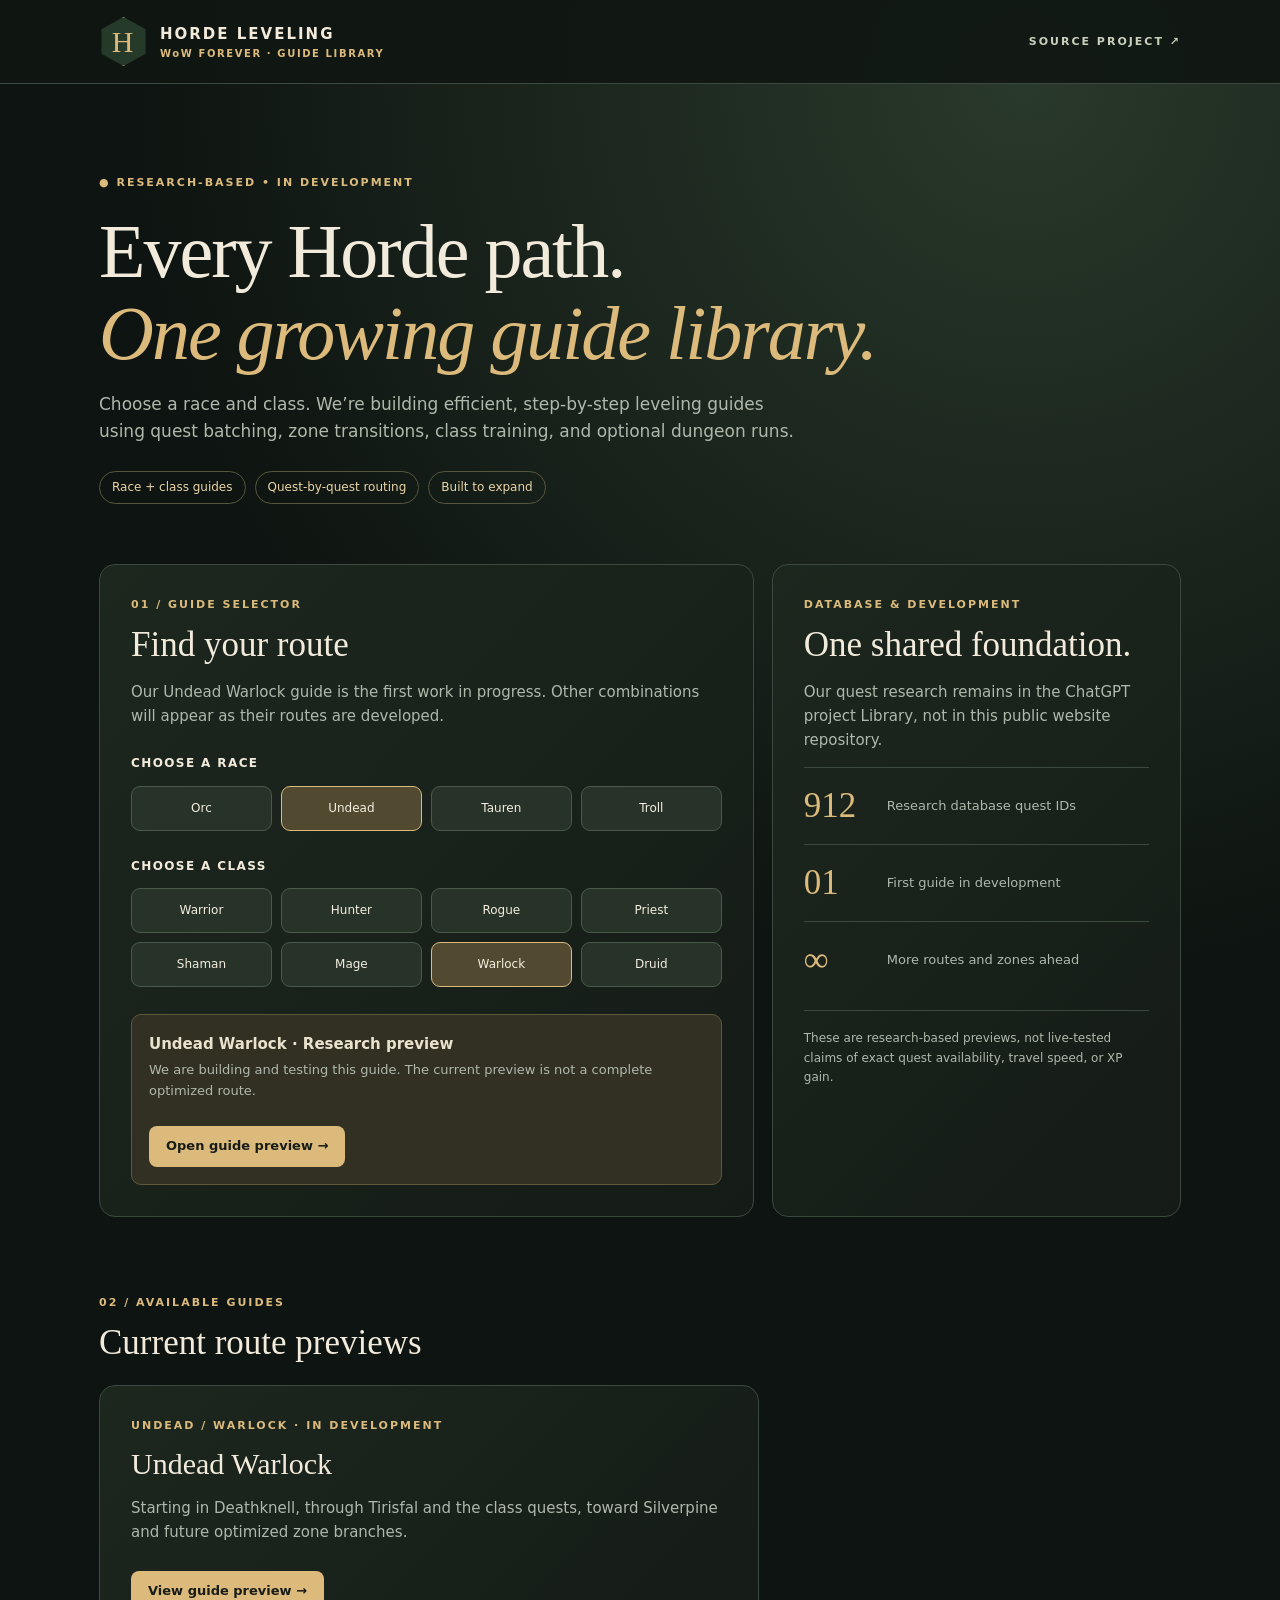
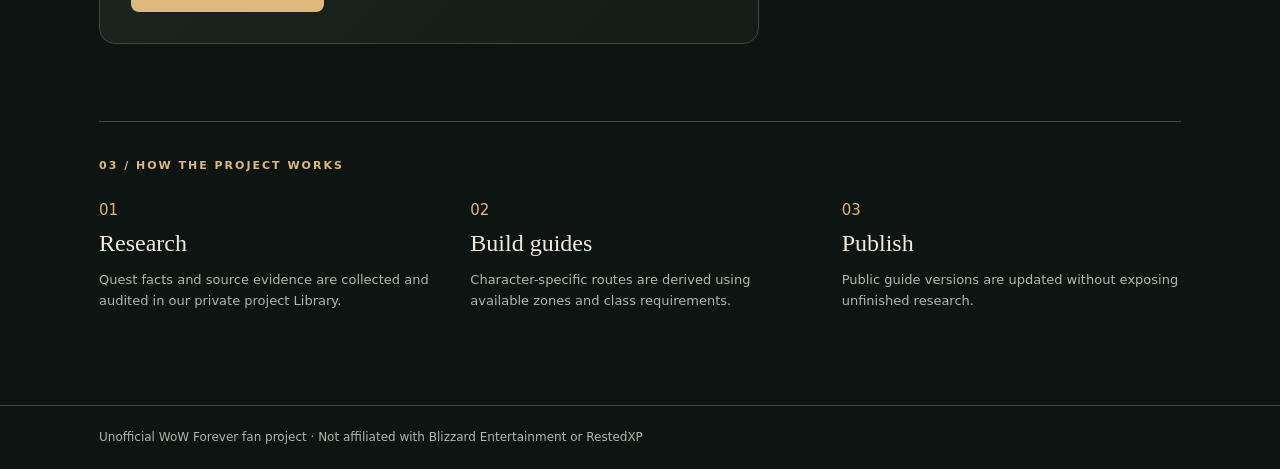
==== index.html @ d4e2f4da "Add files via upload" ====
<!doctype html><html lang="en"><head><meta charset="utf-8"><meta name="viewport" content="width=device-width,initial-scale=1"><meta name="theme-color" content="#121a16"><meta name="description" content="WoW Forever Horde Leveling Guides: race- and class-specific questing routes."><title>WoW Forever Horde Leveling Guides</title><link rel="stylesheet" href="styles.css"><script src="app.js" defer></script></head><body><header><div class="wrap top"><a class="logo" href="./"><span class="crest">H</span><span>HORDE LEVELING<small>WoW FOREVER · GUIDE LIBRARY</small></span></a><a class="nav" href="https://github.com/Mzaj-Forever/wow-forever-horde-guides">SOURCE PROJECT ↗</a></div></header><main class="wrap"><section class="hero"><span class="eyebrow">● RESEARCH-BASED • IN DEVELOPMENT</span><h1>Every Horde path.<br><em>One growing guide library.</em></h1><p>Choose a race and class. We’re building efficient, step-by-step leveling guides using quest batching, zone transitions, class training, and optional dungeon runs.</p><div class="chips"><span>Race + class guides</span><span>Quest-by-quest routing</span><span>Built to expand</span></div></section><div class="columns"><section class="panel"><div class="kicker">01 / GUIDE SELECTOR</div><h2>Find your route</h2><p class="muted">Our Undead Warlock guide is the first work in progress. Other combinations will appear as their routes are developed.</p><h3>Choose a race</h3><div class="options" id="races"></div><h3>Choose a class</h3><div class="options" id="classes"></div><div class="result" id="result"></div></section><aside class="panel status"><div class="kicker">DATABASE & DEVELOPMENT</div><h2>One shared foundation.</h2><p>Our quest research remains in the ChatGPT project Library, not in this public website repository.</p><div class="metric"><b>912</b><span>Research database quest IDs</span></div><div class="metric"><b>01</b><span>First guide in development</span></div><div class="metric"><b>∞</b><span>More routes and zones ahead</span></div><p class="footnote">These are research-based previews, not live-tested claims of exact quest availability, travel speed, or XP gain.</p></aside></div><section class="library"><div class="kicker">02 / AVAILABLE GUIDES</div><h2>Current route previews</h2><div class="guide-card"><div class="kicker">UNDEAD / WARLOCK · IN DEVELOPMENT</div><h3>Undead Warlock</h3><p>Starting in Deathknell, through Tirisfal and the class quests, toward Silverpine and future optimized zone branches.</p><a class="cta" href="guide.html?race=undead&class=warlock">View guide preview →</a></div></section><section class="steps"><div class="kicker">03 / HOW THE PROJECT WORKS</div><div class="three"><article><span>01</span><h3>Research</h3><p>Quest facts and source evidence are collected and audited in our private project Library.</p></article><article><span>02</span><h3>Build guides</h3><p>Character-specific routes are derived using available zones and class requirements.</p></article><article><span>03</span><h3>Publish</h3><p>Public guide versions are updated without exposing unfinished research.</p></article></div></section></main><footer><div class="wrap">Unofficial WoW Forever fan project · Not affiliated with Blizzard Entertainment or RestedXP</div></footer></body></html>
---- styles.css ----
:root{color-scheme:dark;--bg:#0e1411;--panel:#19221b;--muted:#b0b8ac;--gold:#dbba7c;--line:#3b493e}*{box-sizing:border-box}body{margin:0;background:radial-gradient(circle at 80% 4%,#29392b 0,transparent 40%),var(--bg);color:#f2ebdc;font:15px/1.6 system-ui,Segoe UI,sans-serif}a{color:var(--gold);text-decoration:none}a:hover{text-decoration:underline}.wrap{max-width:1130px;margin:auto;padding:0 24px}header{border-bottom:1px solid var(--line);background:#101712e8}.top{display:flex;justify-content:space-between;align-items:center;padding-top:17px;padding-bottom:17px;gap:12px}.logo{display:flex;align-items:center;gap:12px;font-weight:750;letter-spacing:2px;color:#f2ebdc}.logo small{display:block;color:var(--gold);letter-spacing:1.6px;font-size:10px}.crest{font:30px Georgia,serif;color:var(--gold);width:49px;height:49px;border:1px solid #8d7c55;background:#263a29;display:grid;place-items:center;clip-path:polygon(50% 0,95% 25%,95% 75%,50% 100%,5% 75%,5% 25%)}.nav,.eyebrow,.kicker{font-size:11px;font-weight:750;letter-spacing:2px}.nav{color:#c9d0be}.eyebrow,.kicker{color:var(--gold)}.hero{padding:85px 0 60px}.hero h1{font:normal clamp(42px,6vw,76px)/1.08 Georgia,serif;letter-spacing:-2px;margin:17px 0}.hero h1 em{color:var(--gold)}.hero p{color:var(--muted);max-width:700px;font-size:17px}.chips{display:flex;flex-wrap:wrap;gap:9px;margin-top:25px}.chips span{border:1px solid #57573e;color:#ead4a6;padding:6px 12px;border-radius:30px;font-size:12px}.columns{display:grid;grid-template-columns:1.6fr 1fr;gap:18px}.panel,.guide-card{background:linear-gradient(135deg,#1c271e,#151b17);border:1px solid var(--line);border-radius:16px;padding:31px}.panel h2,.library h2,.guide-card h3{font:normal 35px Georgia,serif;margin:12px 0}.panel p,.guide-card p,.three p{color:var(--muted)}.panel h3{font-size:12px;text-transform:uppercase;letter-spacing:1.4px;margin:26px 0 12px}.options{display:grid;grid-template-columns:repeat(4,1fr);gap:9px}.options button{border-radius:9px;padding:12px 5px;border:1px solid #495a4b;background:#273329;color:#f4eee0;cursor:pointer;font:inherit;font-size:12px}.options button[aria-pressed=true]{border-color:var(--gold);background:#514a31}.options button:focus-visible,.cta:focus-visible{outline:2px solid var(--gold);outline-offset:3px}.result{margin-top:27px;border:1px solid #60583b;border-radius:10px;background:#323023;padding:17px;color:#e9e2cd;min-height:110px}.result p{font-size:13px;margin:4px 0 12px}.cta{display:inline-block;color:#181c17;background:var(--gold);font-weight:750;font-size:13px;border-radius:8px;padding:10px 17px;margin-top:12px}.cta:hover{background:#f2cf86;text-decoration:none}.metric{border-top:1px solid var(--line);display:flex;align-items:center;gap:17px;padding:18px 0}.metric b{font:normal 35px Georgia,serif;color:var(--gold);min-width:66px}.metric span{font-size:13px;color:var(--muted)}.footnote{font-size:12px;border-top:1px solid var(--line);padding-top:18px}.library{padding:77px 0}.guide-card{max-width:660px;margin-top:22px}.guide-card h3{font-size:30px}.steps{border-top:1px solid var(--line);padding:35px 0 80px}.three{display:grid;grid-template-columns:repeat(3,1fr);gap:32px;margin-top:24px}.three span{color:var(--gold)}.three h3{font:normal 24px Georgia,serif;margin:8px 0}.three p{font-size:13px}footer{border-top:1px solid var(--line);padding:22px 0;color:var(--muted);font-size:12px}.guide-head{padding:54px 0 27px}.guide-head h1{font:normal 51px Georgia,serif;margin:10px 0}.guide-head p{color:var(--muted)}.notice{border-left:3px solid var(--gold);background:#443b242f;padding:13px 19px;color:#eadbb9;margin:21px 0}.chapter{margin-top:31px}.chapter h2{font:normal 30px Georgia,serif}.task{display:flex;gap:12px;border:1px solid var(--line);border-radius:10px;background:#202b22;margin:10px 0;padding:15px}.task input{accent-color:var(--gold);width:18px;height:18px;flex-shrink:0;margin-top:4px}.task b{display:block}.task small{color:var(--gold)}.task p{color:var(--muted);margin:5px 0 0;font-size:13px}.task.done{opacity:.6}.task.done b{text-decoration:line-through}@media(max-width:840px){.columns{grid-template-columns:1fr}.hero{padding:55px 0}.three{grid-template-columns:1fr}}@media(max-width:480px){.options{grid-template-columns:repeat(2,1fr)}.panel,.guide-card{padding:20px}.hero h1{letter-spacing:-1px}.nav{font-size:9px}}
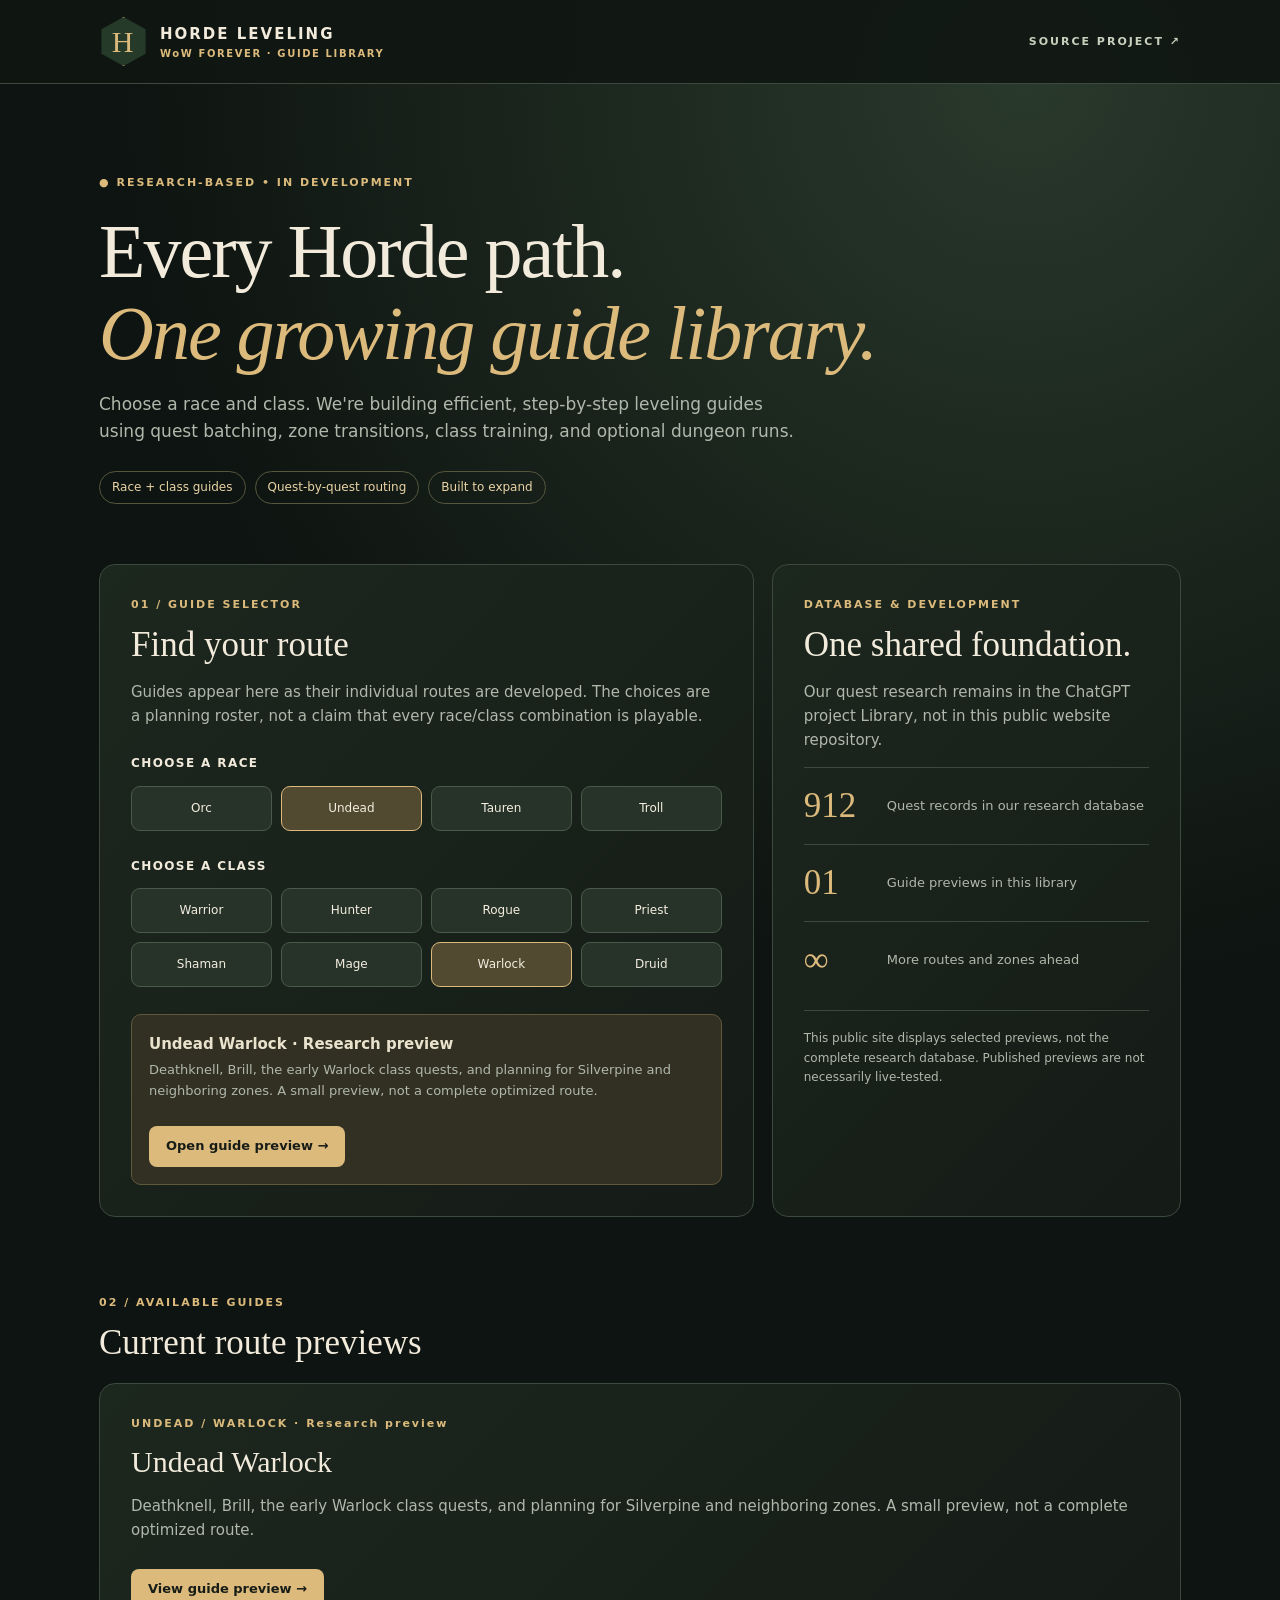
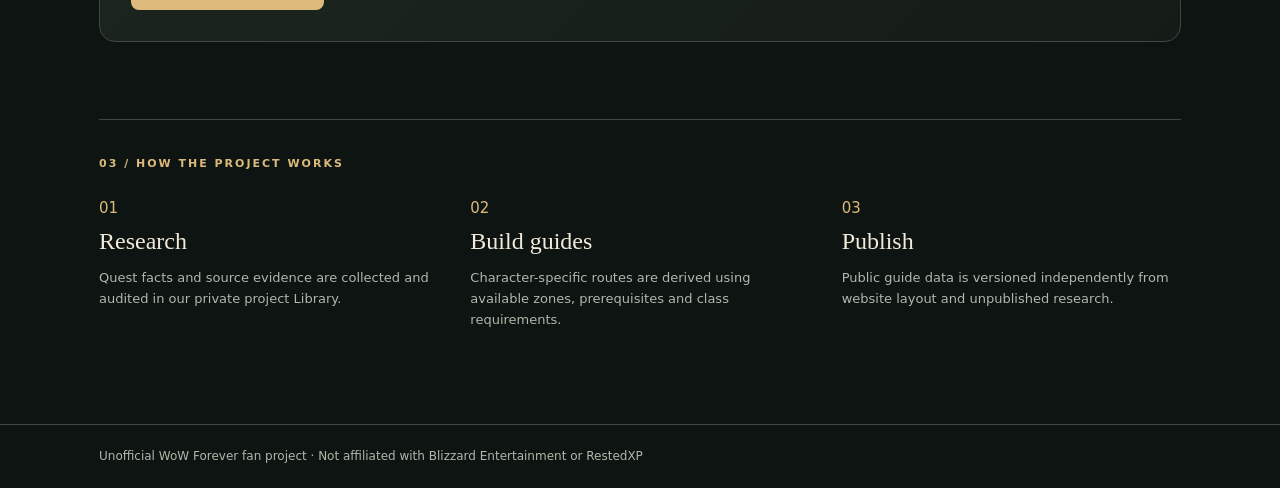
==== commit 32b23830: "Add files via upload" ====
--- a/index.html
+++ b/index.html
@@ -1 +1,61 @@
-<!doctype html><html lang="en"><head><meta charset="utf-8"><meta name="viewport" content="width=device-width,initial-scale=1"><meta name="theme-color" content="#121a16"><meta name="description" content="WoW Forever Horde Leveling Guides: race- and class-specific questing routes."><title>WoW Forever Horde Leveling Guides</title><link rel="stylesheet" href="styles.css"><script src="app.js" defer></script></head><body><header><div class="wrap top"><a class="logo" href="./"><span class="crest">H</span><span>HORDE LEVELING<small>WoW FOREVER · GUIDE LIBRARY</small></span></a><a class="nav" href="https://github.com/Mzaj-Forever/wow-forever-horde-guides">SOURCE PROJECT ↗</a></div></header><main class="wrap"><section class="hero"><span class="eyebrow">● RESEARCH-BASED • IN DEVELOPMENT</span><h1>Every Horde path.<br><em>One growing guide library.</em></h1><p>Choose a race and class. We’re building efficient, step-by-step leveling guides using quest batching, zone transitions, class training, and optional dungeon runs.</p><div class="chips"><span>Race + class guides</span><span>Quest-by-quest routing</span><span>Built to expand</span></div></section><div class="columns"><section class="panel"><div class="kicker">01 / GUIDE SELECTOR</div><h2>Find your route</h2><p class="muted">Our Undead Warlock guide is the first work in progress. Other combinations will appear as their routes are developed.</p><h3>Choose a race</h3><div class="options" id="races"></div><h3>Choose a class</h3><div class="options" id="classes"></div><div class="result" id="result"></div></section><aside class="panel status"><div class="kicker">DATABASE & DEVELOPMENT</div><h2>One shared foundation.</h2><p>Our quest research remains in the ChatGPT project Library, not in this public website repository.</p><div class="metric"><b>912</b><span>Research database quest IDs</span></div><div class="metric"><b>01</b><span>First guide in development</span></div><div class="metric"><b>∞</b><span>More routes and zones ahead</span></div><p class="footnote">These are research-based previews, not live-tested claims of exact quest availability, travel speed, or XP gain.</p></aside></div><section class="library"><div class="kicker">02 / AVAILABLE GUIDES</div><h2>Current route previews</h2><div class="guide-card"><div class="kicker">UNDEAD / WARLOCK · IN DEVELOPMENT</div><h3>Undead Warlock</h3><p>Starting in Deathknell, through Tirisfal and the class quests, toward Silverpine and future optimized zone branches.</p><a class="cta" href="guide.html?race=undead&class=warlock">View guide preview →</a></div></section><section class="steps"><div class="kicker">03 / HOW THE PROJECT WORKS</div><div class="three"><article><span>01</span><h3>Research</h3><p>Quest facts and source evidence are collected and audited in our private project Library.</p></article><article><span>02</span><h3>Build guides</h3><p>Character-specific routes are derived using available zones and class requirements.</p></article><article><span>03</span><h3>Publish</h3><p>Public guide versions are updated without exposing unfinished research.</p></article></div></section></main><footer><div class="wrap">Unofficial WoW Forever fan project · Not affiliated with Blizzard Entertainment or RestedXP</div></footer></body></html>
+<!doctype html>
+<html lang="en">
+<head>
+  <meta charset="utf-8">
+  <meta name="viewport" content="width=device-width,initial-scale=1">
+  <meta name="theme-color" content="#121a16">
+  <meta name="description" content="WoW Forever Horde Leveling Guides: race- and class-specific questing routes.">
+  <title>WoW Forever Horde Leveling Guides</title>
+  <link rel="stylesheet" href="styles.css">
+  <script src="app.js" defer></script>
+</head>
+<body>
+  <header>
+    <div class="wrap top">
+      <a class="logo" href="./"><span class="crest">H</span><span>HORDE LEVELING<small>WoW FOREVER · GUIDE LIBRARY</small></span></a>
+      <a class="nav" href="https://github.com/Mzaj-Forever/wow-forever-horde-guides">SOURCE PROJECT ↗</a>
+    </div>
+  </header>
+  <main class="wrap">
+    <section class="hero">
+      <span class="eyebrow">● RESEARCH-BASED • IN DEVELOPMENT</span>
+      <h1>Every Horde path.<br><em>One growing guide library.</em></h1>
+      <p>Choose a race and class. We're building efficient, step-by-step leveling guides using quest batching, zone transitions, class training, and optional dungeon runs.</p>
+      <div class="chips"><span>Race + class guides</span><span>Quest-by-quest routing</span><span>Built to expand</span></div>
+    </section>
+    <div class="columns">
+      <section class="panel">
+        <div class="kicker">01 / GUIDE SELECTOR</div>
+        <h2>Find your route</h2>
+        <p class="muted">Guides appear here as their individual routes are developed. The choices are a planning roster, not a claim that every race/class combination is playable.</p>
+        <h3>Choose a race</h3><div class="options" id="races" aria-label="Race selector"></div>
+        <h3>Choose a class</h3><div class="options" id="classes" aria-label="Class selector"></div>
+        <div class="result" id="result" aria-live="polite">Loading guide catalog…</div>
+      </section>
+      <aside class="panel status">
+        <div class="kicker">DATABASE &amp; DEVELOPMENT</div>
+        <h2>One shared foundation.</h2>
+        <p>Our quest research remains in the ChatGPT project Library, not in this public website repository.</p>
+        <div class="metric"><b>912</b><span>Quest records in our research database</span></div>
+        <div class="metric"><b id="guide-count">—</b><span>Guide previews in this library</span></div>
+        <div class="metric"><b>∞</b><span>More routes and zones ahead</span></div>
+        <p class="footnote">This public site displays selected previews, not the complete research database. Published previews are not necessarily live-tested.</p>
+      </aside>
+    </div>
+    <section class="library">
+      <div class="kicker">02 / AVAILABLE GUIDES</div>
+      <h2>Current route previews</h2>
+      <div id="guide-cards" class="guide-cards"><p class="muted">Loading previews…</p></div>
+    </section>
+    <section class="steps">
+      <div class="kicker">03 / HOW THE PROJECT WORKS</div>
+      <div class="three">
+        <article><span>01</span><h3>Research</h3><p>Quest facts and source evidence are collected and audited in our private project Library.</p></article>
+        <article><span>02</span><h3>Build guides</h3><p>Character-specific routes are derived using available zones, prerequisites and class requirements.</p></article>
+        <article><span>03</span><h3>Publish</h3><p>Public guide data is versioned independently from website layout and unpublished research.</p></article>
+      </div>
+    </section>
+  </main>
+  <footer><div class="wrap">Unofficial WoW Forever fan project · Not affiliated with Blizzard Entertainment or RestedXP</div></footer>
+</body>
+</html>
--- a/styles.css
+++ b/styles.css
@@ -1 +1,10 @@
 :root{color-scheme:dark;--bg:#0e1411;--panel:#19221b;--muted:#b0b8ac;--gold:#dbba7c;--line:#3b493e}*{box-sizing:border-box}body{margin:0;background:radial-gradient(circle at 80% 4%,#29392b 0,transparent 40%),var(--bg);color:#f2ebdc;font:15px/1.6 system-ui,Segoe UI,sans-serif}a{color:var(--gold);text-decoration:none}a:hover{text-decoration:underline}.wrap{max-width:1130px;margin:auto;padding:0 24px}header{border-bottom:1px solid var(--line);background:#101712e8}.top{display:flex;justify-content:space-between;align-items:center;padding-top:17px;padding-bottom:17px;gap:12px}.logo{display:flex;align-items:center;gap:12px;font-weight:750;letter-spacing:2px;color:#f2ebdc}.logo small{display:block;color:var(--gold);letter-spacing:1.6px;font-size:10px}.crest{font:30px Georgia,serif;color:var(--gold);width:49px;height:49px;border:1px solid #8d7c55;background:#263a29;display:grid;place-items:center;clip-path:polygon(50% 0,95% 25%,95% 75%,50% 100%,5% 75%,5% 25%)}.nav,.eyebrow,.kicker{font-size:11px;font-weight:750;letter-spacing:2px}.nav{color:#c9d0be}.eyebrow,.kicker{color:var(--gold)}.hero{padding:85px 0 60px}.hero h1{font:normal clamp(42px,6vw,76px)/1.08 Georgia,serif;letter-spacing:-2px;margin:17px 0}.hero h1 em{color:var(--gold)}.hero p{color:var(--muted);max-width:700px;font-size:17px}.chips{display:flex;flex-wrap:wrap;gap:9px;margin-top:25px}.chips span{border:1px solid #57573e;color:#ead4a6;padding:6px 12px;border-radius:30px;font-size:12px}.columns{display:grid;grid-template-columns:1.6fr 1fr;gap:18px}.panel,.guide-card{background:linear-gradient(135deg,#1c271e,#151b17);border:1px solid var(--line);border-radius:16px;padding:31px}.panel h2,.library h2,.guide-card h3{font:normal 35px Georgia,serif;margin:12px 0}.panel p,.guide-card p,.three p{color:var(--muted)}.panel h3{font-size:12px;text-transform:uppercase;letter-spacing:1.4px;margin:26px 0 12px}.options{display:grid;grid-template-columns:repeat(4,1fr);gap:9px}.options button{border-radius:9px;padding:12px 5px;border:1px solid #495a4b;background:#273329;color:#f4eee0;cursor:pointer;font:inherit;font-size:12px}.options button[aria-pressed=true]{border-color:var(--gold);background:#514a31}.options button:focus-visible,.cta:focus-visible{outline:2px solid var(--gold);outline-offset:3px}.result{margin-top:27px;border:1px solid #60583b;border-radius:10px;background:#323023;padding:17px;color:#e9e2cd;min-height:110px}.result p{font-size:13px;margin:4px 0 12px}.cta{display:inline-block;color:#181c17;background:var(--gold);font-weight:750;font-size:13px;border-radius:8px;padding:10px 17px;margin-top:12px}.cta:hover{background:#f2cf86;text-decoration:none}.metric{border-top:1px solid var(--line);display:flex;align-items:center;gap:17px;padding:18px 0}.metric b{font:normal 35px Georgia,serif;color:var(--gold);min-width:66px}.metric span{font-size:13px;color:var(--muted)}.footnote{font-size:12px;border-top:1px solid var(--line);padding-top:18px}.library{padding:77px 0}.guide-card{max-width:660px;margin-top:22px}.guide-card h3{font-size:30px}.steps{border-top:1px solid var(--line);padding:35px 0 80px}.three{display:grid;grid-template-columns:repeat(3,1fr);gap:32px;margin-top:24px}.three span{color:var(--gold)}.three h3{font:normal 24px Georgia,serif;margin:8px 0}.three p{font-size:13px}footer{border-top:1px solid var(--line);padding:22px 0;color:var(--muted);font-size:12px}.guide-head{padding:54px 0 27px}.guide-head h1{font:normal 51px Georgia,serif;margin:10px 0}.guide-head p{color:var(--muted)}.notice{border-left:3px solid var(--gold);background:#443b242f;padding:13px 19px;color:#eadbb9;margin:21px 0}.chapter{margin-top:31px}.chapter h2{font:normal 30px Georgia,serif}.task{display:flex;gap:12px;border:1px solid var(--line);border-radius:10px;background:#202b22;margin:10px 0;padding:15px}.task input{accent-color:var(--gold);width:18px;height:18px;flex-shrink:0;margin-top:4px}.task b{display:block}.task small{color:var(--gold)}.task p{color:var(--muted);margin:5px 0 0;font-size:13px}.task.done{opacity:.6}.task.done b{text-decoration:line-through}@media(max-width:840px){.columns{grid-template-columns:1fr}.hero{padding:55px 0}.three{grid-template-columns:1fr}}@media(max-width:480px){.options{grid-template-columns:repeat(2,1fr)}.panel,.guide-card{padding:20px}.hero h1{letter-spacing:-1px}.nav{font-size:9px}}
+
+/* Data-driven guide engine additions */
+.guide-cards{display:grid;grid-template-columns:repeat(auto-fit,minmax(min(100%,320px),1fr));gap:17px;margin-top:20px}
+.guide-cards .guide-card{margin-top:0;max-width:none}
+.guide-version{font-size:12px;color:var(--muted);line-height:1.6}
+.chapter>.muted{color:var(--muted);margin-top:-8px;font-size:13px}
+.task{align-items:flex-start}.task .step-body{min-width:0}.task small{display:block;text-transform:uppercase;letter-spacing:.06em;margin-bottom:5px;font-size:11px}.task .step-extra{color:#ead4a6;font-style:italic}
+.planning-note{border-style:dashed;background:#22291f;opacity:.94}.planning-note .note-mark{display:inline-grid;place-items:center;flex-shrink:0;color:var(--gold);border:1px solid #6c6645;border-radius:50%;width:20px;height:20px;font-size:13px;margin-top:2px}
+#progress{color:var(--gold);font-size:13px;font-weight:700}
